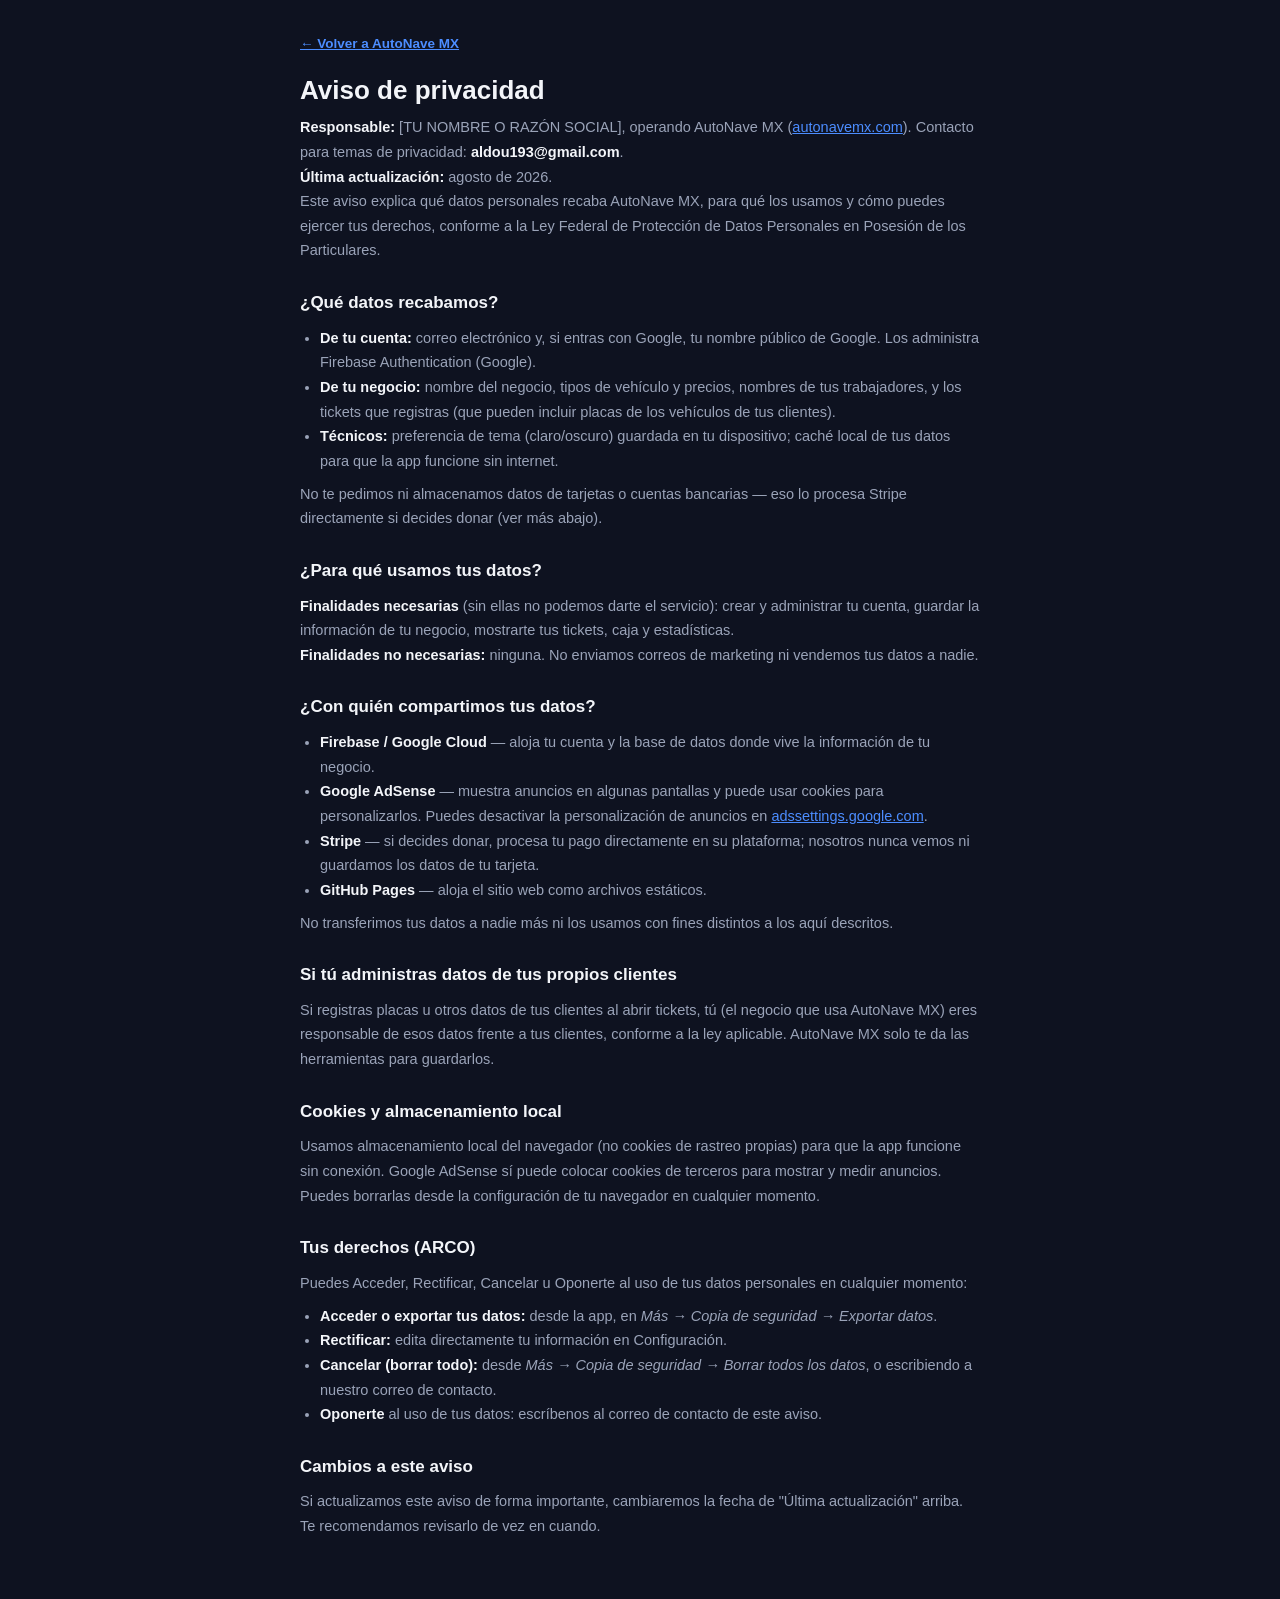
==== privacidad.html @ cc1f88b1 "Agrega aviso de privacidad y terminos de uso (LFPDPPP + requisito de AdSense) - privacidad.html: ide" ====
<!--
  Aviso de privacidad. Edítalo con tus datos reales antes de publicarlo:
  - Reemplaza [TU NOMBRE O RAZÓN SOCIAL] por tu nombre.
  - Revisa que el correo de contacto sea el que quieres usar.
  - Actualiza la fecha de "Última actualización" cada vez que cambies algo.
-->
<!doctype html>
<html lang="es">
<head>
<meta charset="UTF-8" />
<meta name="viewport" content="width=device-width, initial-scale=1" />
<title>Aviso de privacidad — AutoNave MX</title>
<meta name="robots" content="index, follow" />
<link rel="icon" type="image/png" sizes="192x192" href="icons/icon-192.png" />
<link rel="stylesheet" href="css/styles.css" />
<style>
  .legal{ max-width:720px; margin:0 auto; padding:32px 20px 60px; }
  .legal h1{ font-size:26px; font-weight:800; margin-bottom:6px; }
  .legal h2{ font-size:17px; font-weight:800; margin:28px 0 10px; }
  .legal p, .legal li{ font-size:14.5px; line-height:1.7; color:var(--text-dim); }
  .legal ul{ padding-left:20px; margin:8px 0; }
  .legal strong{ color:var(--text); }
  .legal a{ color:var(--accent); }
  .back-link{ display:inline-flex; align-items:center; gap:6px; margin-bottom:18px; font-weight:700; font-size:13.5px; }
</style>
</head>
<body>
<div class="legal">
  <a class="back-link" href="index.html">← Volver a AutoNave MX</a>
  <h1>Aviso de privacidad</h1>
  <p><strong>Responsable:</strong> [TU NOMBRE O RAZÓN SOCIAL], operando AutoNave MX (<a href="https://autonavemx.com">autonavemx.com</a>). Contacto para temas de privacidad: <strong>aldou193@gmail.com</strong>.</p>
  <p><strong>Última actualización:</strong> agosto de 2026.</p>

  <p>Este aviso explica qué datos personales recaba AutoNave MX, para qué los usamos y cómo puedes ejercer tus derechos, conforme a la Ley Federal de Protección de Datos Personales en Posesión de los Particulares.</p>

  <h2>¿Qué datos recabamos?</h2>
  <ul>
    <li><strong>De tu cuenta:</strong> correo electrónico y, si entras con Google, tu nombre público de Google. Los administra Firebase Authentication (Google).</li>
    <li><strong>De tu negocio:</strong> nombre del negocio, tipos de vehículo y precios, nombres de tus trabajadores, y los tickets que registras (que pueden incluir placas de los vehículos de tus clientes).</li>
    <li><strong>Técnicos:</strong> preferencia de tema (claro/oscuro) guardada en tu dispositivo; caché local de tus datos para que la app funcione sin internet.</li>
  </ul>
  <p>No te pedimos ni almacenamos datos de tarjetas o cuentas bancarias — eso lo procesa Stripe directamente si decides donar (ver más abajo).</p>

  <h2>¿Para qué usamos tus datos?</h2>
  <p><strong>Finalidades necesarias</strong> (sin ellas no podemos darte el servicio): crear y administrar tu cuenta, guardar la información de tu negocio, mostrarte tus tickets, caja y estadísticas.</p>
  <p><strong>Finalidades no necesarias:</strong> ninguna. No enviamos correos de marketing ni vendemos tus datos a nadie.</p>

  <h2>¿Con quién compartimos tus datos?</h2>
  <ul>
    <li><strong>Firebase / Google Cloud</strong> — aloja tu cuenta y la base de datos donde vive la información de tu negocio.</li>
    <li><strong>Google AdSense</strong> — muestra anuncios en algunas pantallas y puede usar cookies para personalizarlos. Puedes desactivar la personalización de anuncios en <a href="https://adssettings.google.com" target="_blank" rel="noopener">adssettings.google.com</a>.</li>
    <li><strong>Stripe</strong> — si decides donar, procesa tu pago directamente en su plataforma; nosotros nunca vemos ni guardamos los datos de tu tarjeta.</li>
    <li><strong>GitHub Pages</strong> — aloja el sitio web como archivos estáticos.</li>
  </ul>
  <p>No transferimos tus datos a nadie más ni los usamos con fines distintos a los aquí descritos.</p>

  <h2>Si tú administras datos de tus propios clientes</h2>
  <p>Si registras placas u otros datos de tus clientes al abrir tickets, tú (el negocio que usa AutoNave MX) eres responsable de esos datos frente a tus clientes, conforme a la ley aplicable. AutoNave MX solo te da las herramientas para guardarlos.</p>

  <h2>Cookies y almacenamiento local</h2>
  <p>Usamos almacenamiento local del navegador (no cookies de rastreo propias) para que la app funcione sin conexión. Google AdSense sí puede colocar cookies de terceros para mostrar y medir anuncios. Puedes borrarlas desde la configuración de tu navegador en cualquier momento.</p>

  <h2>Tus derechos (ARCO)</h2>
  <p>Puedes Acceder, Rectificar, Cancelar u Oponerte al uso de tus datos personales en cualquier momento:</p>
  <ul>
    <li><strong>Acceder o exportar tus datos:</strong> desde la app, en <em>Más → Copia de seguridad → Exportar datos</em>.</li>
    <li><strong>Rectificar:</strong> edita directamente tu información en Configuración.</li>
    <li><strong>Cancelar (borrar todo):</strong> desde <em>Más → Copia de seguridad → Borrar todos los datos</em>, o escribiendo a nuestro correo de contacto.</li>
    <li><strong>Oponerte</strong> al uso de tus datos: escríbenos al correo de contacto de este aviso.</li>
  </ul>

  <h2>Cambios a este aviso</h2>
  <p>Si actualizamos este aviso de forma importante, cambiaremos la fecha de "Última actualización" arriba. Te recomendamos revisarlo de vez en cuando.</p>
</div>
</body>
</html>
---- css/styles.css ----
/* =========================================================================
   AutoNave MX — sistema visual "Panel profesional"
   Oscuro y elegante por defecto (con modo claro disponible), tarjetas
   redondeadas, sombras suaves, un acento azul confiable. Tipografía y
   contraste pensados para que lo use cómodamente cualquier persona,
   de cualquier edad.
   ========================================================================= */

:root{
  --bg:#F5F7FB;
  --surface:#FFFFFF;
  --surface-2:#EEF1F8;
  --surface-3:#E4E8F2;
  --text:#161B29;
  --text-dim:#5B6479;
  --text-faint:#8A93A6;
  --border:#E3E7F0;

  --accent:#3D7AF5;
  --accent-2:#6D5CE0;
  --accent-ink:#FFFFFF;
  --accent-soft-bg:#E8EFFE;

  --teal:#0D9488;
  --teal-bg:#E1F6F3;
  --green:#16A34A;
  --green-bg:#E7F7ED;
  --red:#DC3D3D;
  --red-bg:#FCEAEA;
  --amber:#C9820A;
  --amber-bg:#FDF3E0;

  --radius-lg:24px;
  --radius:18px;
  --radius-sm:14px;
  --nav-h:78px;

  --shadow-sm: 0 1px 3px rgba(23,32,60,.06), 0 1px 2px rgba(23,32,60,.06);
  --shadow-md: 0 10px 24px -8px rgba(23,32,60,.16);
  --shadow-lg: 0 18px 40px -12px rgba(23,32,60,.22);
  --shadow-accent: 0 10px 22px -6px rgba(61,122,245,.38);

  --safe-b: env(safe-area-inset-bottom, 0px);
  --safe-t: env(safe-area-inset-top, 0px);
  color-scheme: light;
}

@media (prefers-color-scheme: dark){
  :root:not([data-theme="light"]){ --_dark:1; }
}

/* La app se ve oscura por defecto salvo que el sistema pida claro
   explícitamente y el usuario no haya forzado un tema. */
:root:not([data-theme="light"]){
  --bg:#0E1220;
  --surface:#171C2C;
  --surface-2:#1E2436;
  --surface-3:#262D42;
  --text:#F3F5F9;
  --text-dim:#9AA3B8;
  --text-faint:#6B7488;
  --border:#262D42;

  --accent:#4C8DFF;
  --accent-2:#8B7CFF;
  --accent-ink:#0B1226;
  --accent-soft-bg:#182642;

  --teal:#2DD4BF;
  --teal-bg:#0F2B29;
  --green:#34D399;
  --green-bg:#0F2A22;
  --red:#F87171;
  --red-bg:#331616;
  --amber:#FBBF24;
  --amber-bg:#332707;

  --shadow-sm: 0 1px 3px rgba(0,0,0,.3);
  --shadow-md: 0 10px 26px -8px rgba(0,0,0,.5);
  --shadow-lg: 0 20px 44px -14px rgba(0,0,0,.55);
  --shadow-accent: 0 12px 26px -6px rgba(76,141,255,.35);
  color-scheme: dark;
}

:root[data-theme="dark"]{
  --bg:#0E1220;
  --surface:#171C2C;
  --surface-2:#1E2436;
  --surface-3:#262D42;
  --text:#F3F5F9;
  --text-dim:#9AA3B8;
  --text-faint:#6B7488;
  --border:#262D42;

  --accent:#4C8DFF;
  --accent-2:#8B7CFF;
  --accent-ink:#0B1226;
  --accent-soft-bg:#182642;

  --teal:#2DD4BF;
  --teal-bg:#0F2B29;
  --green:#34D399;
  --green-bg:#0F2A22;
  --red:#F87171;
  --red-bg:#331616;
  --amber:#FBBF24;
  --amber-bg:#332707;

  --shadow-sm: 0 1px 3px rgba(0,0,0,.3);
  --shadow-md: 0 10px 26px -8px rgba(0,0,0,.5);
  --shadow-lg: 0 20px 44px -14px rgba(0,0,0,.55);
  --shadow-accent: 0 12px 26px -6px rgba(76,141,255,.35);
  color-scheme: dark;
}

*{box-sizing:border-box;}
html,body{height:100%;}
body{
  margin:0;
  background:var(--bg);
  color:var(--text);
  font-family: -apple-system, BlinkMacSystemFont, "Segoe UI", Roboto, Helvetica, Arial, sans-serif;
  -webkit-tap-highlight-color: transparent;
  overscroll-behavior-y: none;
  font-size:15px;
  line-height:1.45;
}
button,input,select,textarea{font-family:inherit; color:inherit;}
a{color:var(--accent);}
h1,h2,h3,h4,p{margin:0;}
button{cursor:pointer; border:none; background:none;}

input,select,textarea{
  background:var(--surface-2);
  border:1.5px solid var(--border);
  border-radius:var(--radius-sm);
  padding:13px 15px;
  font-size:16px;
  font-weight:500;
  color:var(--text);
  width:100%;
  outline:none;
}
input:focus,select:focus,textarea:focus{ border-color:var(--accent); box-shadow:0 0 0 3px var(--accent-soft-bg); }
input::placeholder{color:var(--text-faint); font-weight:400;}
label{display:block; font-size:13px; color:var(--text-dim); margin-bottom:7px; font-weight:700;}
.field{margin-bottom:15px;}

/* ---------- botones ---------- */
.btn{
  display:inline-flex; align-items:center; justify-content:center; gap:8px;
  padding:14px 18px; border-radius:var(--radius-sm); font-weight:700; font-size:15.5px;
  width:100%; border:1.5px solid transparent;
  transition: transform .1s ease, box-shadow .15s ease, opacity .15s ease;
}
.btn:active{ transform:scale(.97); }
.btn-primary{ background:var(--accent); color:var(--accent-ink); box-shadow:var(--shadow-accent); }
.btn-success{ background:var(--green); color:#06281A; }
.btn-danger{ background:var(--red); color:#fff; }
.btn-outline{ background:var(--surface); color:var(--text); border-color:var(--border); }
.btn-ghost{ background:transparent; color:var(--text-dim); }
.btn-ghost:active{ transform:none; opacity:.7; }
.btn-sm{ padding:10px 14px; font-size:13.5px; width:auto; }
.btn:disabled{ opacity:.45; pointer-events:none; }
.btn-google{
  display:flex; align-items:center; justify-content:center; gap:10px;
  background:var(--surface); color:var(--text); border:1.5px solid var(--border);
  border-radius:var(--radius-sm); padding:13px; font-weight:700; font-size:14.5px; width:100%;
}
.btn-google:active{ transform:scale(.97); }

#app{ min-height:100%; padding-bottom: calc(var(--nav-h) + var(--safe-b) + 18px); }

/* ---------- topbar ---------- */
.topbar{
  position:sticky; top:0; z-index:20;
  background:var(--bg);
  padding: calc(14px + var(--safe-t)) 18px 14px;
  display:flex; align-items:center; gap:12px;
}
.topbar h1{ font-size:19px; font-weight:800; letter-spacing:-.01em; }
.topbar .back{
  width:38px; height:38px; border-radius:50%; background:var(--surface); box-shadow:var(--shadow-sm);
  display:flex; align-items:center; justify-content:center; font-size:16px; flex-shrink:0;
}
.topbar .spacer{flex:1;}
.topbar .action{
  width:38px; height:38px; border-radius:50%; background:var(--surface); box-shadow:var(--shadow-sm);
  display:flex; align-items:center; justify-content:center; font-size:15px; position:relative;
}

.view{padding:0 18px 18px; max-width:640px; margin:0 auto;}

/* ---------- encabezado de saludo (home) ---------- */
.greeting-header{ display:flex; align-items:center; gap:12px; padding:calc(14px + var(--safe-t)) 18px 6px; }
.greeting-avatar{
  width:48px; height:48px; border-radius:50%; flex-shrink:0;
  background:linear-gradient(150deg, var(--accent), var(--accent-2));
  display:flex; align-items:center; justify-content:center; color:#fff; font-weight:800; font-size:17px;
  box-shadow:var(--shadow-accent);
}
.greeting-text{ flex:1; min-width:0; }
.greeting-hello{ font-size:12.5px; color:var(--text-dim); font-weight:700; }
.greeting-name{ font-size:17px; font-weight:800; letter-spacing:-.01em; white-space:nowrap; overflow:hidden; text-overflow:ellipsis; }
.greeting-bell{
  width:42px; height:42px; border-radius:50%; background:var(--surface); box-shadow:var(--shadow-sm);
  display:flex; align-items:center; justify-content:center; font-size:17px; flex-shrink:0; position:relative;
}
.greeting-bell .dot{ position:absolute; top:9px; right:10px; width:8px; height:8px; border-radius:50%; background:var(--red); border:2px solid var(--bg); }

.search-bar{
  display:flex; align-items:center; gap:10px; background:var(--surface); box-shadow:var(--shadow-sm);
  border-radius:999px; padding:13px 18px; margin:14px 18px 4px;
}
.search-bar input{background:none; border:none; padding:0; width:100%; font-size:15px;}
.search-bar .ic{ font-size:16px; color:var(--text-faint); }

/* ---------- carrusel horizontal ---------- */
.hscroll{
  display:flex; gap:12px; overflow-x:auto; padding:2px 18px 10px; margin:0 -18px;
  scroll-snap-type:x proximity; -webkit-overflow-scrolling:touch;
}
.hscroll::-webkit-scrollbar{display:none;}
.hscroll > *{ scroll-snap-align:start; flex-shrink:0; }

.appt-card{
  width:250px; background:var(--surface); border-radius:var(--radius-lg); padding:16px;
  box-shadow:var(--shadow-md); text-align:left; display:flex; flex-direction:column; gap:10px;
}
.appt-card .top-row{ display:flex; align-items:center; gap:10px; }
.appt-avatar{
  width:44px; height:44px; border-radius:50%; flex-shrink:0; background:var(--accent-soft-bg);
  display:flex; align-items:center; justify-content:center; font-size:20px;
}
.appt-card .who{ flex:1; min-width:0; }
.appt-card .who .name{ font-weight:800; font-size:14.5px; white-space:nowrap; overflow:hidden; text-overflow:ellipsis; }
.appt-card .who .sub{ font-size:12px; color:var(--text-dim); font-weight:600; }
.appt-card .meta-row{ display:flex; align-items:center; justify-content:space-between; padding-top:10px; border-top:1px solid var(--border); }
.appt-card .amount{ font-weight:800; font-size:16px; font-variant-numeric:tabular-nums; }

.empty-carousel{
  width:250px; border:1.5px dashed var(--border); border-radius:var(--radius-lg); padding:20px;
  display:flex; flex-direction:column; align-items:center; justify-content:center; gap:8px; text-align:center; color:var(--text-dim);
}
.empty-carousel .e{ font-size:26px; }
.empty-carousel .btn{ margin-top:4px; }

/* ---------- chips rápidos de tipo de vehículo (scroll horizontal) ------- */
.quick-row{ display:flex; gap:10px; overflow-x:auto; padding:2px 18px 6px; margin:0 -18px; -webkit-overflow-scrolling:touch; }
.quick-row::-webkit-scrollbar{display:none;}
.quick-chip{
  flex-shrink:0; display:flex; flex-direction:column; align-items:center; gap:6px;
  width:76px; padding:12px 6px; border-radius:var(--radius); background:var(--surface); box-shadow:var(--shadow-sm);
}
.quick-chip .e{
  width:42px; height:42px; border-radius:50%; background:var(--accent-soft-bg); display:flex; align-items:center; justify-content:center; font-size:19px;
}
.quick-chip .t{ font-size:11px; font-weight:700; color:var(--text-dim); text-align:center; line-height:1.25; }
.quick-chip:active{ transform:scale(.96); }

/* ---------- hero (resumen del día) ---------- */
.hero{
  border-radius: var(--radius-lg);
  background: linear-gradient(135deg, var(--accent), var(--accent-2));
  padding:22px 22px; color:#fff; margin-bottom:16px;
  box-shadow: var(--shadow-accent);
}
.hero .label{ font-size:12.5px; text-transform:uppercase; letter-spacing:.07em; font-weight:700; opacity:.85; }
.hero .amount{ font-size:34px; font-weight:800; margin-top:4px; letter-spacing:-.02em; font-variant-numeric:tabular-nums; }
.hero .sub{ font-size:13px; font-weight:600; margin-top:8px; opacity:.85; }

.grid-2{display:grid; grid-template-columns:1fr 1fr; gap:12px;}
.grid-3{display:grid; grid-template-columns:repeat(3,1fr); gap:10px;}

.card{
  background:var(--surface); border-radius:var(--radius-lg); box-shadow:var(--shadow-sm);
  padding:18px; margin-bottom:14px;
}
.card-tight{padding:13px 15px;}

.stat-card{
  background:var(--surface); border-radius:var(--radius); padding:15px; box-shadow:var(--shadow-sm);
  border-left:4px solid var(--accent);
}
.stat-card .icon{ font-size:19px; }
.stat-card .label{font-size:12px; color:var(--text-dim); margin-top:7px; font-weight:600;}
.stat-card .value{font-size:19px; font-weight:800; margin-top:2px; font-variant-numeric:tabular-nums;}
.stat-card.blue{ border-left-color:var(--teal); }
.stat-card.green{ border-left-color:var(--green); }
.stat-card.purple{ border-left-color:var(--accent-2); }
.stat-card.orange{ border-left-color:var(--amber); }

.section-title{
  font-size:13.5px; font-weight:800; color:var(--text);
  margin:24px 0 12px; display:flex; align-items:center; justify-content:space-between; gap:8px;
}
.section-title .see-all{ font-size:12.5px; font-weight:700; color:var(--accent); }
.section-title:first-child{margin-top:0;}

.list{display:flex; flex-direction:column; gap:10px;}
.row{display:flex; align-items:center; justify-content:space-between; gap:10px;}
.row + .row{margin-top:8px;}
.divider{height:1px; background:var(--border); margin:12px 0;}

/* ---------- fila de ticket (lista vertical: Historial, activos, etc.) --- */
.ticket-card{
  border-radius:var(--radius-lg);
  background:var(--surface);
  box-shadow:var(--shadow-sm);
  display:flex; align-items:center; gap:13px; padding:13px 15px;
  width:100%; text-align:left;
}
button.ticket-card:active{ transform:scale(.985); }
.ticket-card.status-closed{ opacity:.86; }

.ticket-stub{
  flex-shrink:0; width:46px; height:46px; border-radius:50%;
  background:var(--accent-soft-bg); display:flex; align-items:center; justify-content:center;
}
.ticket-emoji{font-size:21px;}
.ticket-perf{ display:none; }
.ticket-body{ flex:1; min-width:0; display:flex; flex-direction:column; gap:2px; }
.ticket-id{ font-weight:800; font-size:14.5px; }
.ticket-meta{ font-size:12.5px; color:var(--text-dim); font-weight:600; }
.ticket-side{ flex-shrink:0; display:flex; flex-direction:column; align-items:flex-end; gap:6px; }
.ticket-amount{ font-weight:800; font-variant-numeric:tabular-nums; font-size:14.5px; }

.stamp{
  display:inline-block; padding:4px 10px; border-radius:999px;
  font-size:10.5px; font-weight:800; letter-spacing:.02em; white-space:nowrap;
}
.stamp-open{ background:var(--amber-bg); color:var(--amber); }
.stamp-closed{ background:var(--green-bg); color:var(--green); }

.badge{display:inline-flex; align-items:center; padding:5px 12px; border-radius:999px; font-size:11.5px; font-weight:800;}
.badge.open{background:var(--amber-bg); color:var(--amber);}
.badge.closed{background:var(--green-bg); color:var(--green);}

.empty{ text-align:center; padding:44px 20px; color:var(--text-dim); }
.empty .big-emoji{font-size:44px; margin-bottom:10px;}
.empty h3{color:var(--text); margin-bottom:6px; font-size:16px; font-weight:800;}
.empty p{font-size:14px; line-height:1.5;}

/* ---------- navegación inferior: barra flotante con píldora activa ------ */
.bottom-nav{
  position:fixed; left:14px; right:14px; bottom: calc(12px + var(--safe-b)); z-index:30;
  background:var(--surface); border-radius:26px; box-shadow:var(--shadow-lg);
  display:flex; align-items:center; padding:8px; height:calc(var(--nav-h) - 12px);
}
.bottom-nav button{
  flex:1; height:100%; display:flex; flex-direction:column; align-items:center; justify-content:center; gap:3px;
  font-size:11px; font-weight:700; color:var(--text-faint); border-radius:18px;
  transition: background .15s ease, color .15s ease, transform .1s ease;
}
.bottom-nav button .ic{ font-size:19px; line-height:1; }
.bottom-nav button .nav-label{ letter-spacing:.01em; }
.bottom-nav button.active{
  background:var(--accent-soft-bg); color:var(--accent);
}
.bottom-nav button:active{ transform:scale(.94); }

.fab{
  position:fixed; right:20px; bottom: calc(var(--nav-h) + var(--safe-b) + 16px); z-index:25;
  width:60px; height:60px; border-radius:50%;
  background:linear-gradient(150deg, var(--accent), var(--accent-2)); color:#fff;
  font-size:28px; font-weight:700; display:flex; align-items:center; justify-content:center;
  box-shadow: var(--shadow-accent);
  transition: transform .12s ease;
}
.fab:active{ transform:scale(.92); }

/* ---------- sheets (modales inferiores) ---------- */
.sheet-overlay{
  position:fixed; inset:0; background:rgba(8,10,20,.55); z-index:50;
  display:flex; align-items:flex-end; justify-content:center;
  animation: fadeIn .15s ease;
}
.sheet{
  position:relative;
  background:var(--bg); width:100%; max-width:640px; max-height:92vh; overflow-y:auto;
  border-radius:28px 28px 0 0;
  padding-bottom: calc(20px + var(--safe-b));
  animation: slideUp .2s ease;
  box-shadow:0 -10px 40px rgba(0,0,0,.3);
}
.sheet-header{
  position:sticky; top:0; background:var(--bg); z-index:2;
  display:flex; align-items:center; justify-content:space-between;
  padding:18px; border-bottom:1px solid var(--border);
}
.sheet-header h2{font-size:16.5px; font-weight:800;}
.sheet-header .close{width:34px; height:34px; border-radius:50%; background:var(--surface); display:flex; align-items:center; justify-content:center;}
.sheet-body{padding:18px;}

@keyframes fadeIn{from{opacity:0} to{opacity:1}}
@keyframes slideUp{from{transform:translateY(24px); opacity:.6} to{transform:translateY(0); opacity:1}}

.chip-grid{display:grid; grid-template-columns:repeat(3,1fr); gap:10px;}
.chip{
  display:flex; flex-direction:column; align-items:center; gap:5px; padding:13px 6px;
  border-radius:var(--radius); border:1.5px solid var(--border); background:var(--surface);
  font-size:12.5px; font-weight:700; text-align:center;
}
.chip:active{ transform:scale(.96); }
.chip .e{ font-size:21px; }
.chip.selected{ background:var(--accent-soft-bg); border-color:var(--accent); color:var(--accent); }

.pill-row{display:flex; gap:8px; flex-wrap:wrap;}
.pill{
  padding:10px 16px; border-radius:999px; border:1.5px solid var(--border); background:var(--surface);
  font-size:13.5px; font-weight:700;
}
.pill:active{ transform:scale(.96); }
.pill.selected{ background:var(--accent); border-color:var(--accent); color:var(--accent-ink); }

.addon-row{
  display:flex; align-items:center; gap:11px; padding:12px 13px; border-radius:var(--radius-sm);
  border:1.5px solid var(--border); background:var(--surface); margin-bottom:8px;
}
.addon-row.on{ border-color:var(--accent); background:var(--accent-soft-bg); }
.addon-row .check{width:21px; height:21px; border-radius:7px; border:1.5px solid var(--text-faint); flex-shrink:0; display:flex; align-items:center; justify-content:center; font-size:13px; background:var(--surface);}
.addon-row.on .check{background:var(--accent); border-color:var(--accent); color:#fff;}
.addon-row .name{flex:1; font-weight:700; font-size:14.5px;}
.addon-row input{width:82px; text-align:right; padding:9px 10px;}

.totals-box{ background:var(--surface-2); border-radius:var(--radius); padding:16px; margin:16px 0; }
.totals-box .row{font-size:14px; color:var(--text-dim); font-weight:600;}
.totals-box .row.total{font-size:19px; font-weight:800; color:var(--text); margin-top:10px; padding-top:12px; border-top:1px solid var(--border);}

.menu-grid{display:grid; grid-template-columns:1fr 1fr; gap:12px;}
.menu-tile{
  background:var(--surface); border-radius:var(--radius-lg); box-shadow:var(--shadow-sm);
  padding:18px 16px; display:flex; flex-direction:column; gap:9px; align-items:flex-start;
}
.menu-tile:active{ transform:scale(.97); }
.menu-tile .e{
  font-size:19px; width:40px; height:40px; border-radius:12px; background:var(--accent-soft-bg);
  display:flex; align-items:center; justify-content:center;
}
.menu-tile .t{font-weight:800; font-size:14.5px;}
.menu-tile .d{font-size:12px; color:var(--text-dim); line-height:1.4; font-weight:500;}

.toast-wrap{position:fixed; top:calc(12px + var(--safe-t)); left:0; right:0; z-index:100; display:flex; flex-direction:column; align-items:center; gap:8px; pointer-events:none;}
.toast{ background:var(--text); color:var(--bg); padding:11px 18px; border-radius:999px; font-size:13.5px; font-weight:700; box-shadow:var(--shadow-lg); max-width:88%; }
.toast.success{ background:var(--green); color:#06281A; }
.toast.error{ background:var(--red); color:#fff; }

.editable-list-item{display:flex; align-items:center; gap:11px; padding:12px 13px; background:var(--surface); box-shadow:var(--shadow-sm); border-radius:var(--radius-sm); margin-bottom:9px;}
.editable-list-item .e{font-size:20px; width:28px; text-align:center;}
.editable-list-item .name{flex:1; font-weight:700; font-size:14.5px;}
.editable-list-item input[type=number]{width:82px; text-align:right;}
.editable-list-item .del{color:var(--red); font-size:18px; padding:5px;}

.switch{position:relative; width:48px; height:28px; background:var(--surface-3); border-radius:999px; flex-shrink:0;}
.switch .knob{position:absolute; top:2px; left:2px; width:24px; height:24px; border-radius:50%; background:var(--surface); box-shadow:var(--shadow-sm); transition:.15s;}
.switch.on{background:var(--accent);}
.switch.on .knob{left:22px;}

.tabs{display:flex; gap:4px; background:var(--surface-2); padding:4px; border-radius:999px; margin-bottom:16px;}
.tabs button{flex:1; padding:10px; border-radius:999px; font-size:13px; font-weight:700; color:var(--text-dim);}
.tabs button.active{background:var(--accent); color:var(--accent-ink);}

.bars{display:flex; align-items:flex-end; gap:8px; height:110px; margin-top:6px;}
.bars .bar-wrap{flex:1; display:flex; flex-direction:column; align-items:center; gap:6px; height:100%; justify-content:flex-end;}
.bars .bar{width:100%; background:linear-gradient(180deg, var(--accent), var(--accent-2)); border-radius:7px 7px 3px 3px; min-height:3px;}
.bars .bar-label{font-size:10.5px; color:var(--text-faint); font-weight:700;}
.bars .bar-value{font-size:10.5px; color:var(--text-dim); font-weight:800;}

.ad-slot{
  margin:16px 0; padding:10px; border-radius:var(--radius-sm); border:1.5px dashed var(--border);
  text-align:center; color:var(--text-faint); font-size:11px; min-height:60px;
  display:flex; align-items:center; justify-content:center; overflow:hidden;
}

.install-banner{
  display:flex; align-items:center; gap:10px; background:var(--accent-soft-bg);
  border-radius:var(--radius); padding:13px 15px; margin-bottom:15px;
}
.install-banner .e{font-size:20px;}
.install-banner .t{flex:1; font-size:13.5px; font-weight:600;}

.subtext{font-size:13px; color:var(--text-dim); line-height:1.55; font-weight:500;}
.center{text-align:center;}
.mt8{margin-top:8px;} .mt12{margin-top:12px;} .mt16{margin-top:16px;} .mt20{margin-top:20px;}
.mb8{margin-bottom:8px;} .mb12{margin-bottom:12px;} .mb16{margin-bottom:16px;}
.flex{display:flex;} .gap8{gap:8px;} .gap10{gap:10px;} .gap12{gap:12px;}
.wfull{width:100%;}

/* ---------- login / onboarding / pantallas de estado ---------- */
.auth-screen{
  min-height:100vh; padding: calc(40px + var(--safe-t)) 20px 40px; display:flex; justify-content:center;
}
.auth-wrap{ width:100%; max-width:420px; text-align:center; }
.brand-mark{
  width:80px; height:80px; margin:0 auto 16px; border-radius:24px;
  background:linear-gradient(150deg, var(--accent), var(--accent-2));
  display:flex; align-items:center; justify-content:center; font-size:36px;
  box-shadow:var(--shadow-accent);
}
.loader-mark{ font-size:40px; animation: bob 1.1s ease-in-out infinite; margin-top:120px; }
@keyframes bob{ 0%,100%{ transform:translateY(0); } 50%{ transform:translateY(-10px); } }
.auth-title{ font-size:24px; font-weight:800; letter-spacing:-.01em; margin-top:4px; }
.auth-tagline{ font-size:14px; color:var(--text-dim); font-weight:500; margin-top:9px; line-height:1.55; }
.auth-card{ text-align:left; margin-top:24px; padding:22px; display:block; }
.auth-divider{ display:flex; align-items:center; gap:10px; margin:18px 0; color:var(--text-faint); font-size:12.5px; font-weight:600; }
.auth-divider::before,.auth-divider::after{ content:''; flex:1; height:1px; background:var(--border); }

/* ---------- cuenta (Más) ---------- */
.account-strip{
  display:flex; align-items:center; gap:13px; background:var(--surface); box-shadow:var(--shadow-sm);
  border-radius:var(--radius-lg); padding:14px 16px; margin-bottom:20px;
}
.account-avatar{
  width:46px; height:46px; border-radius:50%;
  background:linear-gradient(150deg, var(--accent), var(--accent-2));
  display:flex; align-items:center; justify-content:center; font-weight:800; font-size:17px; flex-shrink:0; color:#fff;
}
.account-name{ font-weight:800; font-size:14.5px; white-space:nowrap; overflow:hidden; text-overflow:ellipsis; }
.account-email{ font-size:12.5px; color:var(--text-dim); font-weight:500; white-space:nowrap; overflow:hidden; text-overflow:ellipsis; }

.search-bar-inline{display:flex; align-items:center; gap:8px; background:var(--surface-2); border-radius:999px; padding:11px 16px; margin-bottom:15px;}
.search-bar-inline input{background:none; border:none; padding:0; width:100%;}

::-webkit-scrollbar{width:0; height:0;}
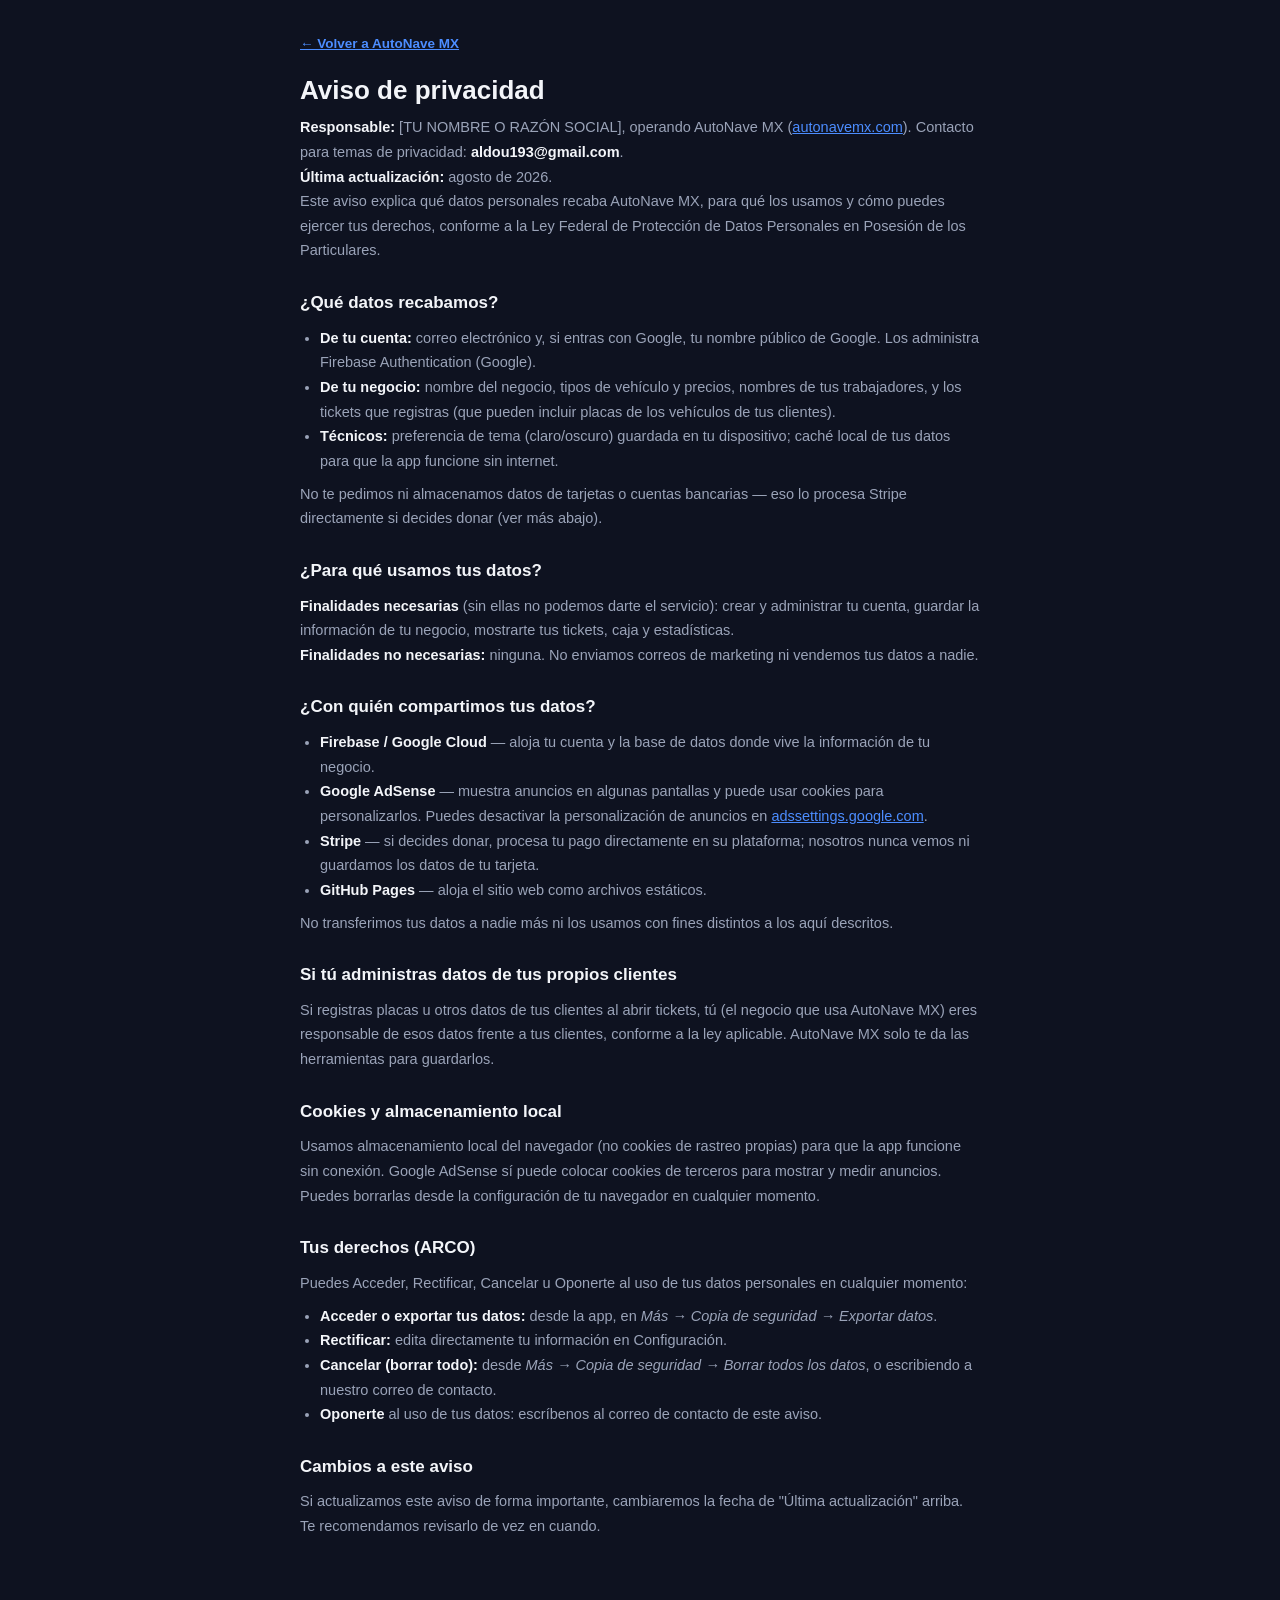
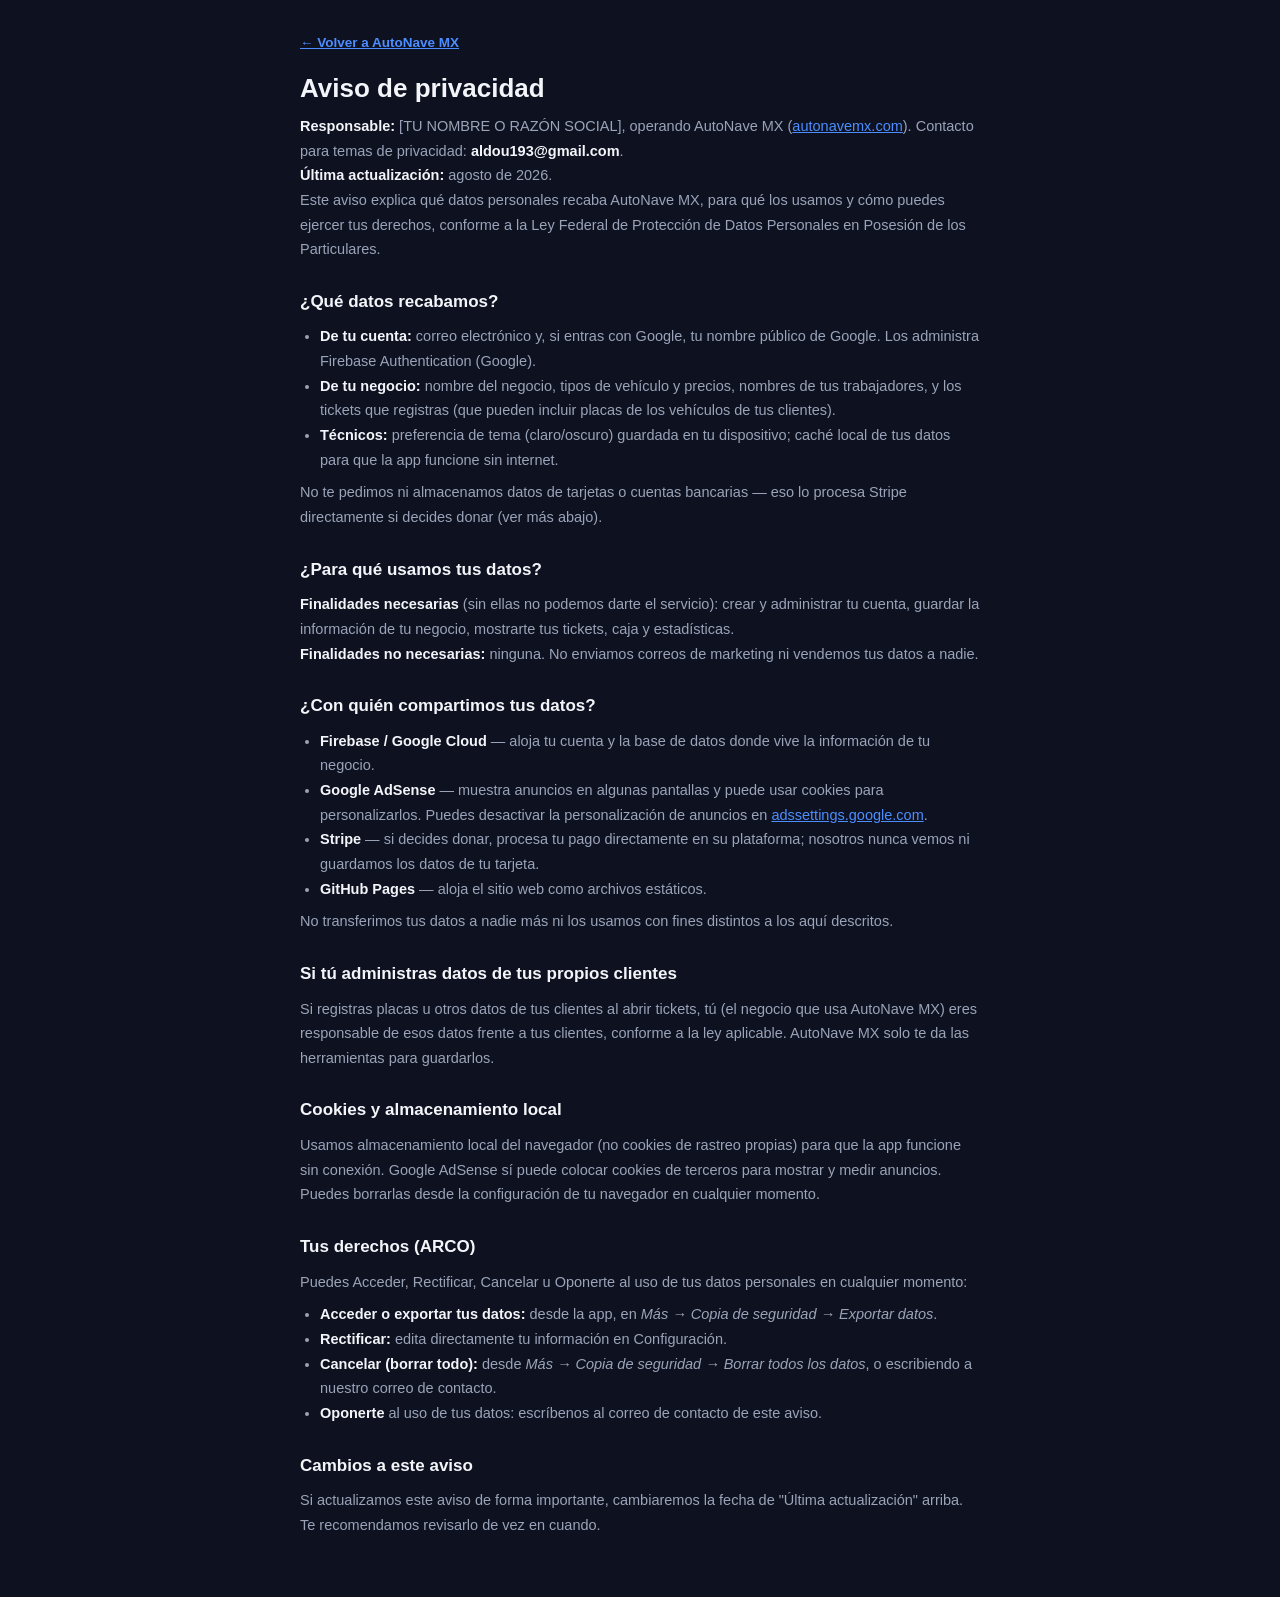
==== commit 2c65b41a: "Add Google Ads script and update privacy notice" ====
--- a/privacidad.html
+++ b/privacidad.html
@@ -1,3 +1,80 @@
+<!--
+  Aviso de privacidad. Edítalo con tus datos reales antes de publicarlo:
+  - Reemplaza [TU NOMBRE O RAZÓN SOCIAL] por tu nombre.
+  - Revisa que el correo de contacto sea el que quieres usar.
+  - Actualiza la fecha de "Última actualización" cada vez que cambies algo.
+-->
+<!doctype html>
+<html lang="es">
+<head>
+<meta charset="UTF-8" />
+<meta name="viewport" content="width=device-width, initial-scale=1" />
+<title>Aviso de privacidad — AutoNave MX</title>
+<meta name="robots" content="index, follow" />
+<link rel="icon" type="image/png" sizes="192x192" href="icons/icon-192.png" />
+<link rel="stylesheet" href="css/styles.css" />
+<script async src="https://pagead2.googlesyndication.com/pagead/js/adsbygoogle.js?client=ca-pub-4998727818500192" crossorigin="anonymous"></script>
+<style>
+  .legal{ max-width:720px; margin:0 auto; padding:32px 20px 60px; }
+  .legal h1{ font-size:26px; font-weight:800; margin-bottom:6px; }
+  .legal h2{ font-size:17px; font-weight:800; margin:28px 0 10px; }
+  .legal p, .legal li{ font-size:14.5px; line-height:1.7; color:var(--text-dim); }
+  .legal ul{ padding-left:20px; margin:8px 0; }
+  .legal strong{ color:var(--text); }
+  .legal a{ color:var(--accent); }
+  .back-link{ display:inline-flex; align-items:center; gap:6px; margin-bottom:18px; font-weight:700; font-size:13.5px; }
+</style>
+</head>
+<body>
+<div class="legal">
+  <a class="back-link" href="index.html">← Volver a AutoNave MX</a>
+  <h1>Aviso de privacidad</h1>
+  <p><strong>Responsable:</strong> [TU NOMBRE O RAZÓN SOCIAL], operando AutoNave MX (<a href="https://autonavemx.com">autonavemx.com</a>). Contacto para temas de privacidad: <strong>aldou193@gmail.com</strong>.</p>
+  <p><strong>Última actualización:</strong> agosto de 2026.</p>
+
+  <p>Este aviso explica qué datos personales recaba AutoNave MX, para qué los usamos y cómo puedes ejercer tus derechos, conforme a la Ley Federal de Protección de Datos Personales en Posesión de los Particulares.</p>
+
+  <h2>¿Qué datos recabamos?</h2>
+  <ul>
+    <li><strong>De tu cuenta:</strong> correo electrónico y, si entras con Google, tu nombre público de Google. Los administra Firebase Authentication (Google).</li>
+    <li><strong>De tu negocio:</strong> nombre del negocio, tipos de vehículo y precios, nombres de tus trabajadores, y los tickets que registras (que pueden incluir placas de los vehículos de tus clientes).</li>
+    <li><strong>Técnicos:</strong> preferencia de tema (claro/oscuro) guardada en tu dispositivo; caché local de tus datos para que la app funcione sin internet.</li>
+  </ul>
+  <p>No te pedimos ni almacenamos datos de tarjetas o cuentas bancarias — eso lo procesa Stripe directamente si decides donar (ver más abajo).</p>
+
+  <h2>¿Para qué usamos tus datos?</h2>
+  <p><strong>Finalidades necesarias</strong> (sin ellas no podemos darte el servicio): crear y administrar tu cuenta, guardar la información de tu negocio, mostrarte tus tickets, caja y estadísticas.</p>
+  <p><strong>Finalidades no necesarias:</strong> ninguna. No enviamos correos de marketing ni vendemos tus datos a nadie.</p>
+
+  <h2>¿Con quién compartimos tus datos?</h2>
+  <ul>
+    <li><strong>Firebase / Google Cloud</strong> — aloja tu cuenta y la base de datos donde vive la información de tu negocio.</li>
+    <li><strong>Google AdSense</strong> — muestra anuncios en algunas pantallas y puede usar cookies para personalizarlos. Puedes desactivar la personalización de anuncios en <a href="https://adssettings.google.com" target="_blank" rel="noopener">adssettings.google.com</a>.</li>
+    <li><strong>Stripe</strong> — si decides donar, procesa tu pago directamente en su plataforma; nosotros nunca vemos ni guardamos los datos de tu tarjeta.</li>
+    <li><strong>GitHub Pages</strong> — aloja el sitio web como archivos estáticos.</li>
+  </ul>
+  <p>No transferimos tus datos a nadie más ni los usamos con fines distintos a los aquí descritos.</p>
+
+  <h2>Si tú administras datos de tus propios clientes</h2>
+  <p>Si registras placas u otros datos de tus clientes al abrir tickets, tú (el negocio que usa AutoNave MX) eres responsable de esos datos frente a tus clientes, conforme a la ley aplicable. AutoNave MX solo te da las herramientas para guardarlos.</p>
+
+  <h2>Cookies y almacenamiento local</h2>
+  <p>Usamos almacenamiento local del navegador (no cookies de rastreo propias) para que la app funcione sin conexión. Google AdSense sí puede colocar cookies de terceros para mostrar y medir anuncios. Puedes borrarlas desde la configuración de tu navegador en cualquier momento.</p>
+
+  <h2>Tus derechos (ARCO)</h2>
+  <p>Puedes Acceder, Rectificar, Cancelar u Oponerte al uso de tus datos personales en cualquier momento:</p>
+  <ul>
+    <li><strong>Acceder o exportar tus datos:</strong> desde la app, en <em>Más → Copia de seguridad → Exportar datos</em>.</li>
+    <li><strong>Rectificar:</strong> edita directamente tu información en Configuración.</li>
+    <li><strong>Cancelar (borrar todo):</strong> desde <em>Más → Copia de seguridad → Borrar todos los datos</em>, o escribiendo a nuestro correo de contacto.</li>
+    <li><strong>Oponerte</strong> al uso de tus datos: escríbenos al correo de contacto de este aviso.</li>
+  </ul>
+
+  <h2>Cambios a este aviso</h2>
+  <p>Si actualizamos este aviso de forma importante, cambiaremos la fecha de "Última actualización" arriba. Te recomendamos revisarlo de vez en cuando.</p>
+</div>
+</body>
+</html>
 <!--
   Aviso de privacidad. Edítalo con tus datos reales antes de publicarlo:
   - Reemplaza [TU NOMBRE O RAZÓN SOCIAL] por tu nombre.
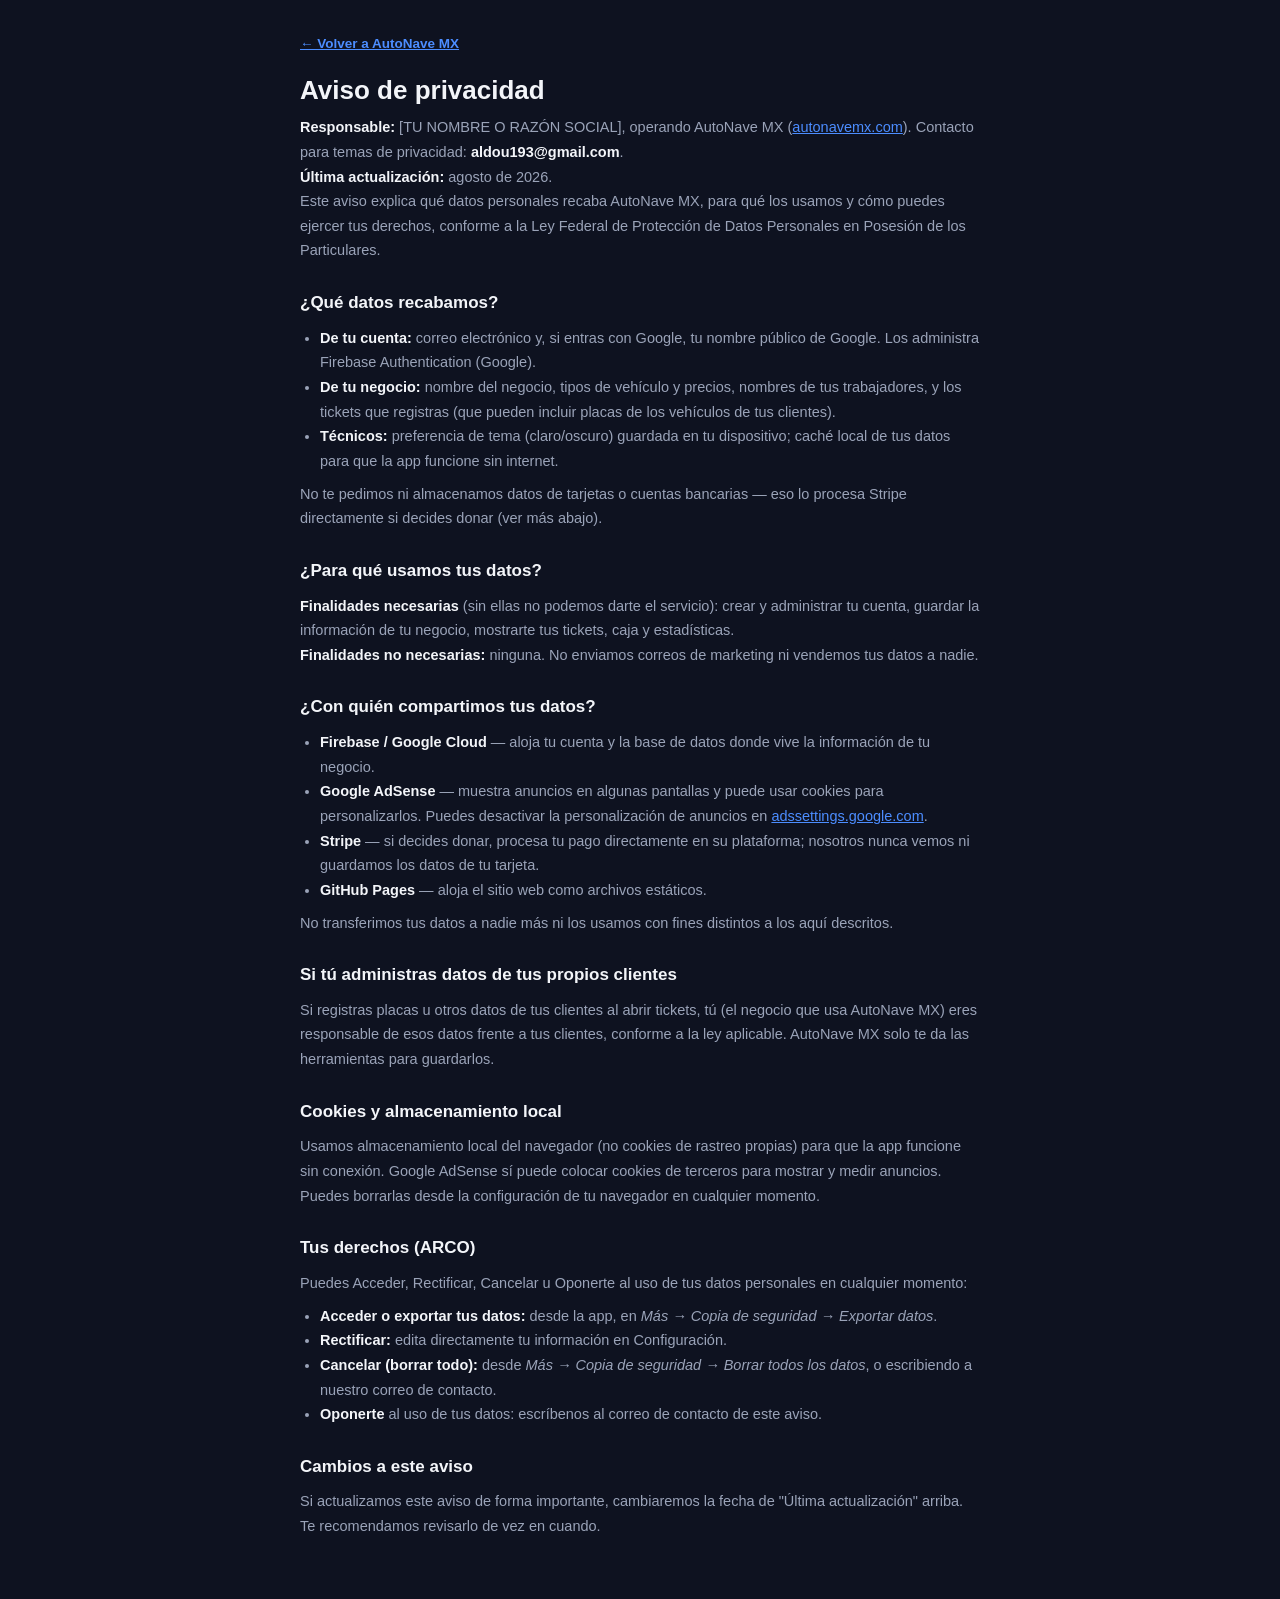
==== commit 8fd66007: "Mejora login (verificacion, anti-bots, ver contrasena), gastos, asistencia y anuncios - Login: verif" ====
--- a/privacidad.html
+++ b/privacidad.html
@@ -75,79 +75,3 @@
 </div>
 </body>
 </html>
-<!--
-  Aviso de privacidad. Edítalo con tus datos reales antes de publicarlo:
-  - Reemplaza [TU NOMBRE O RAZÓN SOCIAL] por tu nombre.
-  - Revisa que el correo de contacto sea el que quieres usar.
-  - Actualiza la fecha de "Última actualización" cada vez que cambies algo.
--->
-<!doctype html>
-<html lang="es">
-<head>
-<meta charset="UTF-8" />
-<meta name="viewport" content="width=device-width, initial-scale=1" />
-<title>Aviso de privacidad — AutoNave MX</title>
-<meta name="robots" content="index, follow" />
-<link rel="icon" type="image/png" sizes="192x192" href="icons/icon-192.png" />
-<link rel="stylesheet" href="css/styles.css" />
-<style>
-  .legal{ max-width:720px; margin:0 auto; padding:32px 20px 60px; }
-  .legal h1{ font-size:26px; font-weight:800; margin-bottom:6px; }
-  .legal h2{ font-size:17px; font-weight:800; margin:28px 0 10px; }
-  .legal p, .legal li{ font-size:14.5px; line-height:1.7; color:var(--text-dim); }
-  .legal ul{ padding-left:20px; margin:8px 0; }
-  .legal strong{ color:var(--text); }
-  .legal a{ color:var(--accent); }
-  .back-link{ display:inline-flex; align-items:center; gap:6px; margin-bottom:18px; font-weight:700; font-size:13.5px; }
-</style>
-</head>
-<body>
-<div class="legal">
-  <a class="back-link" href="index.html">← Volver a AutoNave MX</a>
-  <h1>Aviso de privacidad</h1>
-  <p><strong>Responsable:</strong> [TU NOMBRE O RAZÓN SOCIAL], operando AutoNave MX (<a href="https://autonavemx.com">autonavemx.com</a>). Contacto para temas de privacidad: <strong>aldou193@gmail.com</strong>.</p>
-  <p><strong>Última actualización:</strong> agosto de 2026.</p>
-
-  <p>Este aviso explica qué datos personales recaba AutoNave MX, para qué los usamos y cómo puedes ejercer tus derechos, conforme a la Ley Federal de Protección de Datos Personales en Posesión de los Particulares.</p>
-
-  <h2>¿Qué datos recabamos?</h2>
-  <ul>
-    <li><strong>De tu cuenta:</strong> correo electrónico y, si entras con Google, tu nombre público de Google. Los administra Firebase Authentication (Google).</li>
-    <li><strong>De tu negocio:</strong> nombre del negocio, tipos de vehículo y precios, nombres de tus trabajadores, y los tickets que registras (que pueden incluir placas de los vehículos de tus clientes).</li>
-    <li><strong>Técnicos:</strong> preferencia de tema (claro/oscuro) guardada en tu dispositivo; caché local de tus datos para que la app funcione sin internet.</li>
-  </ul>
-  <p>No te pedimos ni almacenamos datos de tarjetas o cuentas bancarias — eso lo procesa Stripe directamente si decides donar (ver más abajo).</p>
-
-  <h2>¿Para qué usamos tus datos?</h2>
-  <p><strong>Finalidades necesarias</strong> (sin ellas no podemos darte el servicio): crear y administrar tu cuenta, guardar la información de tu negocio, mostrarte tus tickets, caja y estadísticas.</p>
-  <p><strong>Finalidades no necesarias:</strong> ninguna. No enviamos correos de marketing ni vendemos tus datos a nadie.</p>
-
-  <h2>¿Con quién compartimos tus datos?</h2>
-  <ul>
-    <li><strong>Firebase / Google Cloud</strong> — aloja tu cuenta y la base de datos donde vive la información de tu negocio.</li>
-    <li><strong>Google AdSense</strong> — muestra anuncios en algunas pantallas y puede usar cookies para personalizarlos. Puedes desactivar la personalización de anuncios en <a href="https://adssettings.google.com" target="_blank" rel="noopener">adssettings.google.com</a>.</li>
-    <li><strong>Stripe</strong> — si decides donar, procesa tu pago directamente en su plataforma; nosotros nunca vemos ni guardamos los datos de tu tarjeta.</li>
-    <li><strong>GitHub Pages</strong> — aloja el sitio web como archivos estáticos.</li>
-  </ul>
-  <p>No transferimos tus datos a nadie más ni los usamos con fines distintos a los aquí descritos.</p>
-
-  <h2>Si tú administras datos de tus propios clientes</h2>
-  <p>Si registras placas u otros datos de tus clientes al abrir tickets, tú (el negocio que usa AutoNave MX) eres responsable de esos datos frente a tus clientes, conforme a la ley aplicable. AutoNave MX solo te da las herramientas para guardarlos.</p>
-
-  <h2>Cookies y almacenamiento local</h2>
-  <p>Usamos almacenamiento local del navegador (no cookies de rastreo propias) para que la app funcione sin conexión. Google AdSense sí puede colocar cookies de terceros para mostrar y medir anuncios. Puedes borrarlas desde la configuración de tu navegador en cualquier momento.</p>
-
-  <h2>Tus derechos (ARCO)</h2>
-  <p>Puedes Acceder, Rectificar, Cancelar u Oponerte al uso de tus datos personales en cualquier momento:</p>
-  <ul>
-    <li><strong>Acceder o exportar tus datos:</strong> desde la app, en <em>Más → Copia de seguridad → Exportar datos</em>.</li>
-    <li><strong>Rectificar:</strong> edita directamente tu información en Configuración.</li>
-    <li><strong>Cancelar (borrar todo):</strong> desde <em>Más → Copia de seguridad → Borrar todos los datos</em>, o escribiendo a nuestro correo de contacto.</li>
-    <li><strong>Oponerte</strong> al uso de tus datos: escríbenos al correo de contacto de este aviso.</li>
-  </ul>
-
-  <h2>Cambios a este aviso</h2>
-  <p>Si actualizamos este aviso de forma importante, cambiaremos la fecha de "Última actualización" arriba. Te recomendamos revisarlo de vez en cuando.</p>
-</div>
-</body>
-</html>
--- a/css/styles.css
+++ b/css/styles.css
@@ -369,6 +369,24 @@
 }
 .fab:active{ transform:scale(.92); }
 
+/* ---------- FAB expandible (varias acciones) ---------- */
+.fab-stack{
+  position:fixed; right:20px; bottom: calc(var(--nav-h) + var(--safe-b) + 16px); z-index:25;
+  width:60px; height:60px;
+}
+.fab-stack .fab{ position:absolute; right:0; bottom:0; }
+.fab-stack .fab-icon{ display:inline-block; transition:transform .15s ease; }
+.fab-stack.open .fab-icon{ transform:rotate(45deg); }
+.fab-mini{
+  position:absolute; right:2px; display:flex; align-items:center; gap:9px; white-space:nowrap;
+  background:var(--surface); color:var(--text); box-shadow:var(--shadow-md);
+  padding:11px 18px 11px 16px; border-radius:999px; font-weight:700; font-size:13.5px;
+  opacity:0; transform:translateY(10px); pointer-events:none; transition:opacity .15s ease, transform .15s ease;
+}
+.fab-mini:nth-of-type(1){ bottom:72px; }
+.fab-mini:nth-of-type(2){ bottom:132px; }
+.fab-stack.open .fab-mini{ opacity:1; transform:translateY(0); pointer-events:auto; }
+
 /* ---------- sheets (modales inferiores) ---------- */
 .sheet-overlay{
   position:fixed; inset:0; background:rgba(8,10,20,.55); z-index:50;
@@ -505,6 +523,22 @@
 .auth-divider{ display:flex; align-items:center; gap:10px; margin:18px 0; color:var(--text-faint); font-size:12.5px; font-weight:600; }
 .auth-divider::before,.auth-divider::after{ content:''; flex:1; height:1px; background:var(--border); }
 
+.password-wrap{ position:relative; }
+.password-wrap input{ padding-right:46px; }
+.password-toggle{
+  position:absolute; right:5px; top:50%; transform:translateY(-50%);
+  width:34px; height:34px; display:flex; align-items:center; justify-content:center;
+  font-size:16px; border-radius:9px; color:var(--text-faint);
+}
+.password-toggle:active{ background:var(--surface-2); }
+
+.verify-banner{
+  display:flex; align-items:center; gap:10px; background:var(--amber-bg);
+  border-radius:var(--radius); padding:13px 15px; margin-bottom:15px;
+}
+.verify-banner .e{ font-size:20px; }
+.verify-banner .t{ flex:1; font-size:13.5px; font-weight:600; color:var(--text); }
+
 /* ---------- cuenta (Más) ---------- */
 .account-strip{
   display:flex; align-items:center; gap:13px; background:var(--surface); box-shadow:var(--shadow-sm);
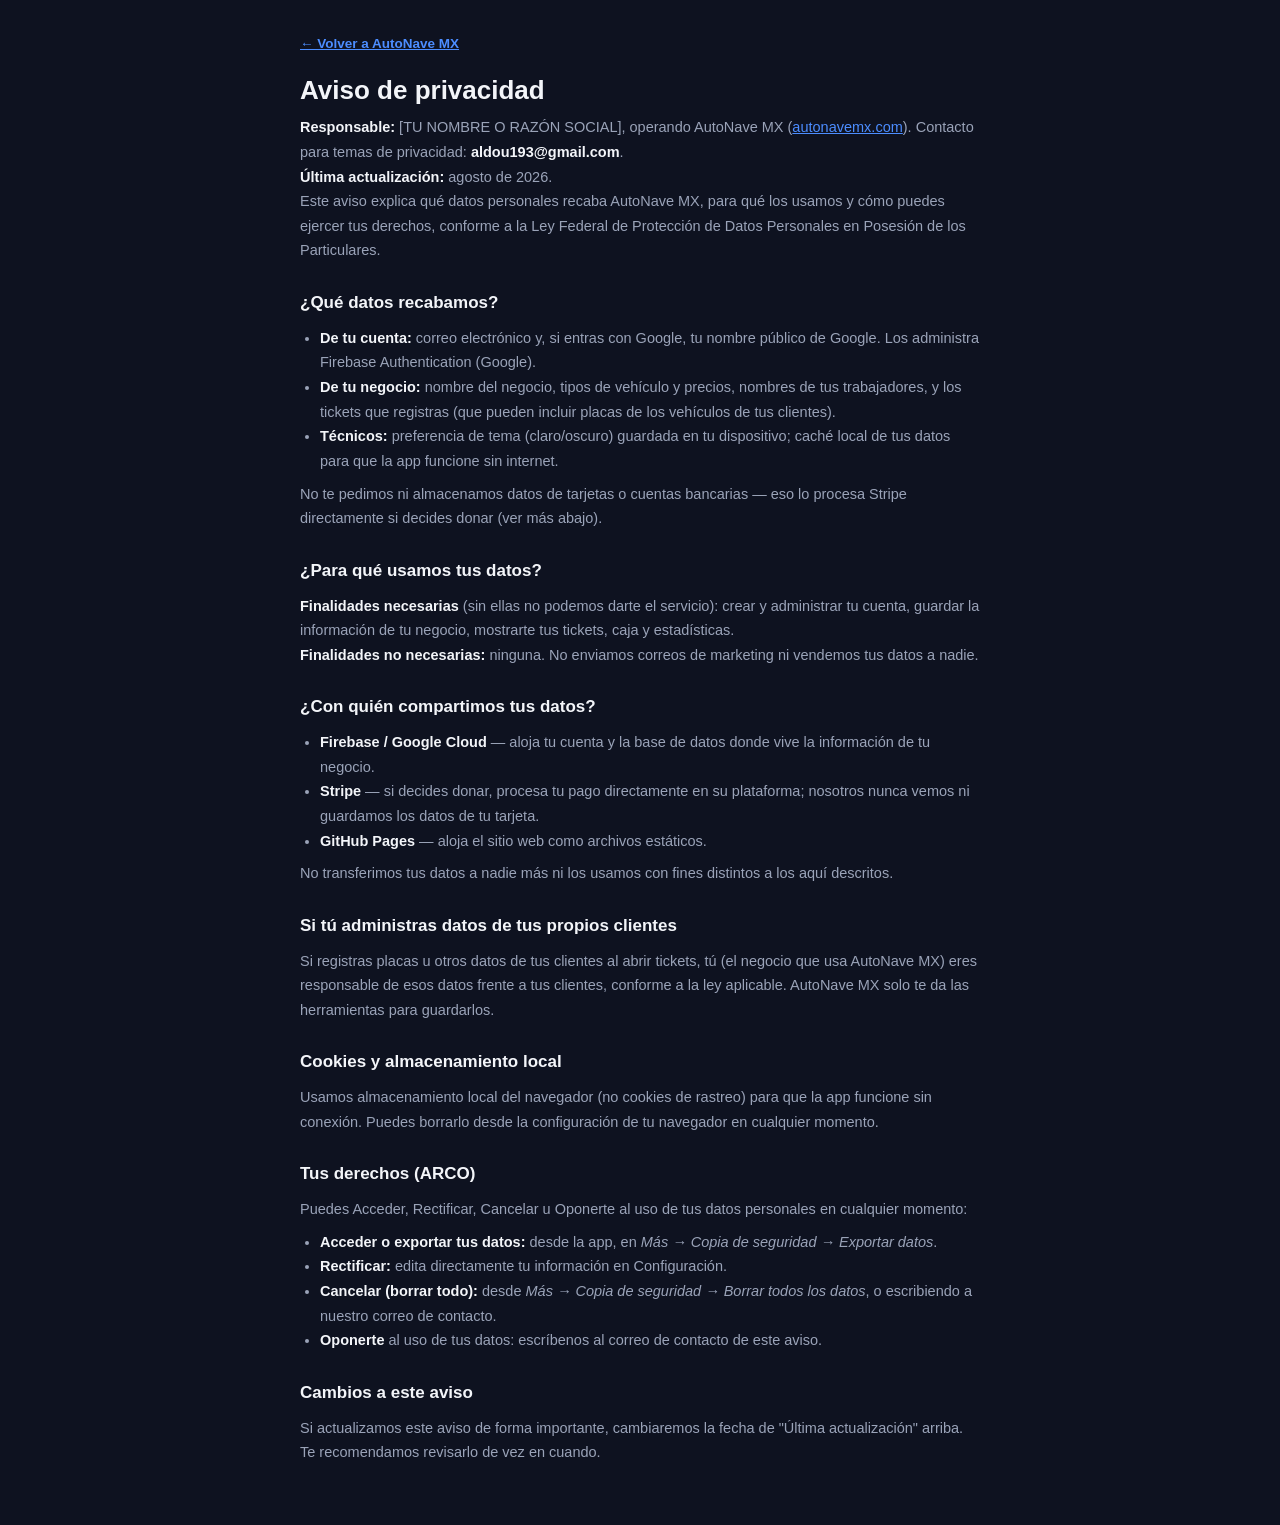
==== commit 9776ea66: "Quita Google AdSense: viola politicas de contenido en una app tipo login Google rechazo la revision " ====
--- a/privacidad.html
+++ b/privacidad.html
@@ -13,7 +13,6 @@
 <meta name="robots" content="index, follow" />
 <link rel="icon" type="image/png" sizes="192x192" href="icons/icon-192.png" />
 <link rel="stylesheet" href="css/styles.css" />
-<script async src="https://pagead2.googlesyndication.com/pagead/js/adsbygoogle.js?client=ca-pub-4998727818500192" crossorigin="anonymous"></script>
 <style>
   .legal{ max-width:720px; margin:0 auto; padding:32px 20px 60px; }
   .legal h1{ font-size:26px; font-weight:800; margin-bottom:6px; }
@@ -49,7 +48,6 @@
   <h2>¿Con quién compartimos tus datos?</h2>
   <ul>
     <li><strong>Firebase / Google Cloud</strong> — aloja tu cuenta y la base de datos donde vive la información de tu negocio.</li>
-    <li><strong>Google AdSense</strong> — muestra anuncios en algunas pantallas y puede usar cookies para personalizarlos. Puedes desactivar la personalización de anuncios en <a href="https://adssettings.google.com" target="_blank" rel="noopener">adssettings.google.com</a>.</li>
     <li><strong>Stripe</strong> — si decides donar, procesa tu pago directamente en su plataforma; nosotros nunca vemos ni guardamos los datos de tu tarjeta.</li>
     <li><strong>GitHub Pages</strong> — aloja el sitio web como archivos estáticos.</li>
   </ul>
@@ -59,7 +57,7 @@
   <p>Si registras placas u otros datos de tus clientes al abrir tickets, tú (el negocio que usa AutoNave MX) eres responsable de esos datos frente a tus clientes, conforme a la ley aplicable. AutoNave MX solo te da las herramientas para guardarlos.</p>
 
   <h2>Cookies y almacenamiento local</h2>
-  <p>Usamos almacenamiento local del navegador (no cookies de rastreo propias) para que la app funcione sin conexión. Google AdSense sí puede colocar cookies de terceros para mostrar y medir anuncios. Puedes borrarlas desde la configuración de tu navegador en cualquier momento.</p>
+  <p>Usamos almacenamiento local del navegador (no cookies de rastreo) para que la app funcione sin conexión. Puedes borrarlo desde la configuración de tu navegador en cualquier momento.</p>
 
   <h2>Tus derechos (ARCO)</h2>
   <p>Puedes Acceder, Rectificar, Cancelar u Oponerte al uso de tus datos personales en cualquier momento:</p>
--- a/css/styles.css
+++ b/css/styles.css
@@ -484,12 +484,6 @@
 .bars .bar-label{font-size:10.5px; color:var(--text-faint); font-weight:700;}
 .bars .bar-value{font-size:10.5px; color:var(--text-dim); font-weight:800;}
 
-.ad-slot{
-  margin:16px 0; padding:10px; border-radius:var(--radius-sm); border:1.5px dashed var(--border);
-  text-align:center; color:var(--text-faint); font-size:11px; min-height:60px;
-  display:flex; align-items:center; justify-content:center; overflow:hidden;
-}
-
 .install-banner{
   display:flex; align-items:center; gap:10px; background:var(--accent-soft-bg);
   border-radius:var(--radius); padding:13px 15px; margin-bottom:15px;
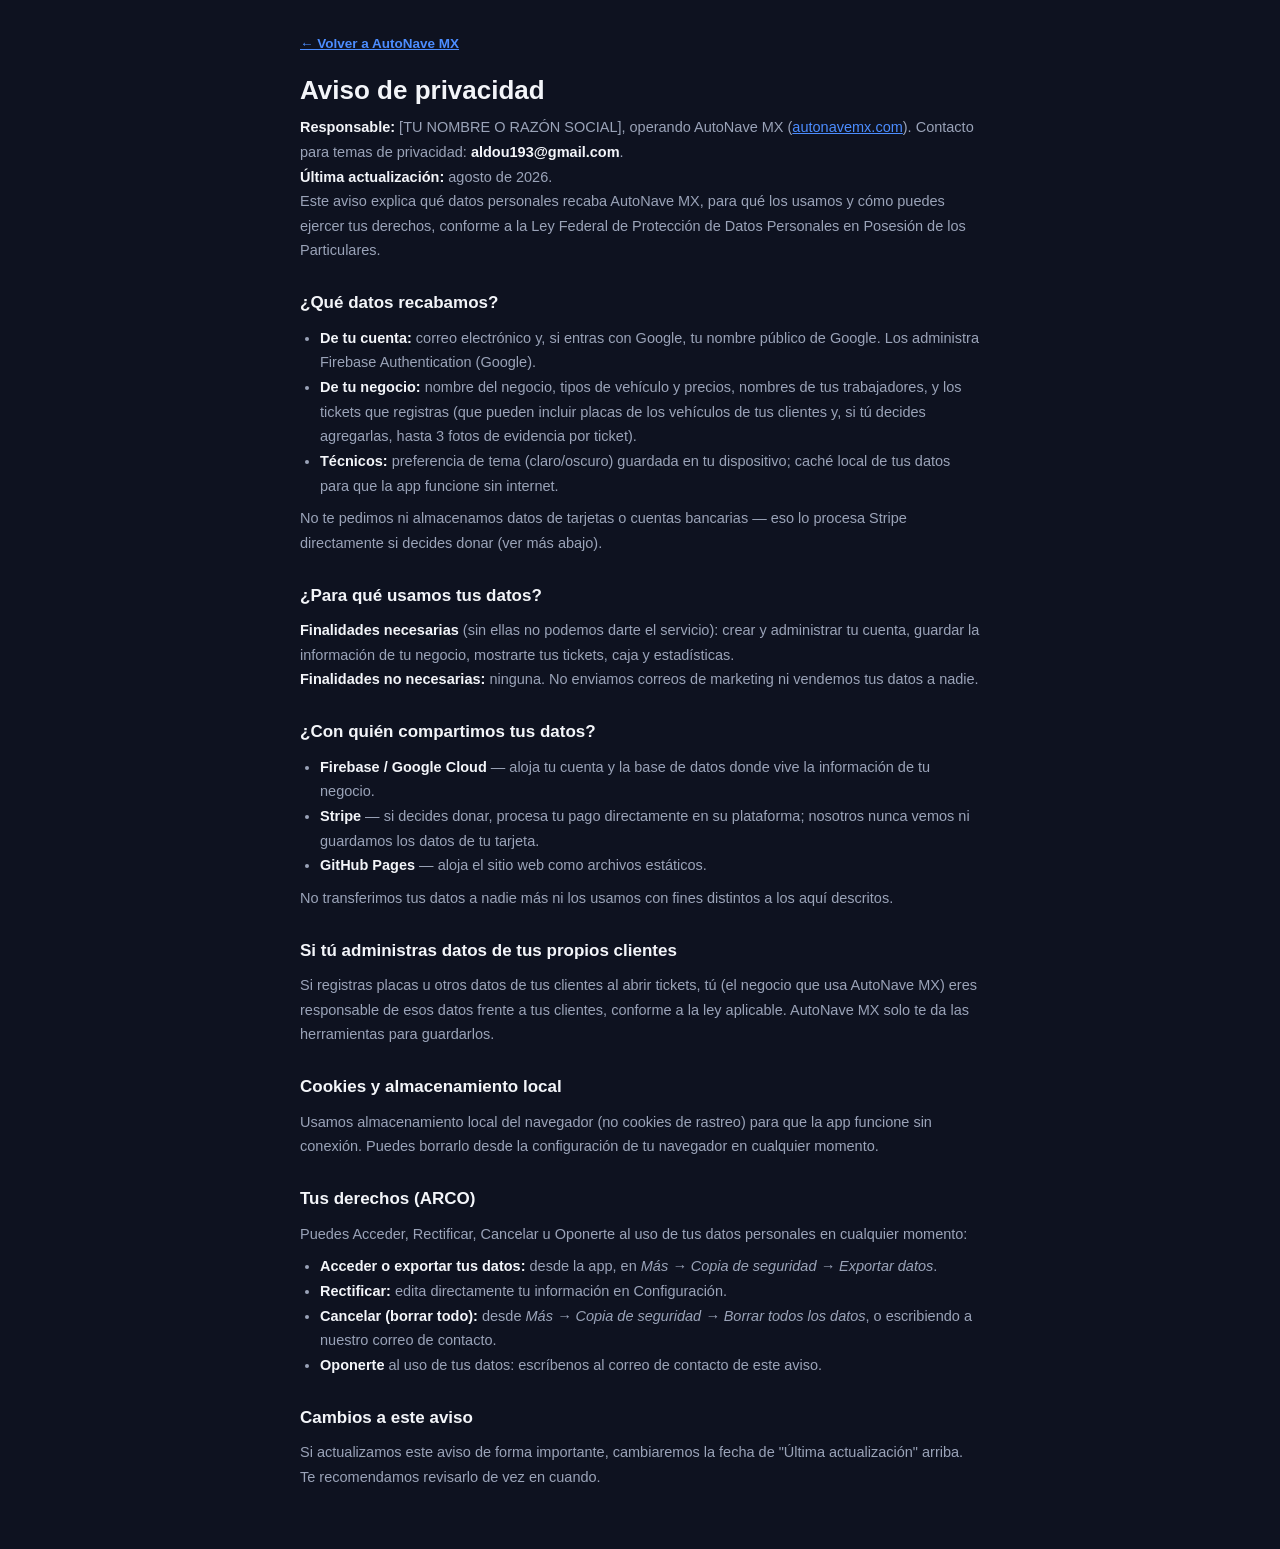
==== commit 4ba7d196: "Agrega evidencia fotografica opcional por ticket (Firebase Storage) Cada ticket admite hasta 3 fotos" ====
--- a/privacidad.html
+++ b/privacidad.html
@@ -36,7 +36,7 @@
   <h2>¿Qué datos recabamos?</h2>
   <ul>
     <li><strong>De tu cuenta:</strong> correo electrónico y, si entras con Google, tu nombre público de Google. Los administra Firebase Authentication (Google).</li>
-    <li><strong>De tu negocio:</strong> nombre del negocio, tipos de vehículo y precios, nombres de tus trabajadores, y los tickets que registras (que pueden incluir placas de los vehículos de tus clientes).</li>
+    <li><strong>De tu negocio:</strong> nombre del negocio, tipos de vehículo y precios, nombres de tus trabajadores, y los tickets que registras (que pueden incluir placas de los vehículos de tus clientes y, si tú decides agregarlas, hasta 3 fotos de evidencia por ticket).</li>
     <li><strong>Técnicos:</strong> preferencia de tema (claro/oscuro) guardada en tu dispositivo; caché local de tus datos para que la app funcione sin internet.</li>
   </ul>
   <p>No te pedimos ni almacenamos datos de tarjetas o cuentas bancarias — eso lo procesa Stripe directamente si decides donar (ver más abajo).</p>
--- a/css/styles.css
+++ b/css/styles.css
@@ -445,6 +445,22 @@
 .totals-box .row{font-size:14px; color:var(--text-dim); font-weight:600;}
 .totals-box .row.total{font-size:19px; font-weight:800; color:var(--text); margin-top:10px; padding-top:12px; border-top:1px solid var(--border);}
 
+.photo-grid{display:flex; flex-wrap:wrap; gap:10px; margin-top:6px;}
+.photo-thumb{position:relative; width:76px; height:76px; border-radius:var(--radius-sm); overflow:hidden; border:1.5px solid var(--border); background:var(--surface-2);}
+.photo-thumb img{width:100%; height:100%; object-fit:cover; display:block;}
+.photo-thumb .photo-remove{
+  position:absolute; top:3px; right:3px; width:20px; height:20px; border-radius:50%;
+  background:rgba(0,0,0,.6); color:#fff; font-size:11px; line-height:1;
+  display:flex; align-items:center; justify-content:center; border:none;
+}
+.photo-add{
+  width:76px; height:76px; border-radius:var(--radius-sm); border:1.5px dashed var(--border); background:var(--surface);
+  display:flex; flex-direction:column; align-items:center; justify-content:center; gap:2px;
+  color:var(--text-faint); font-size:10.5px; font-weight:700;
+}
+.photo-add .e{font-size:19px;}
+.photo-add:disabled{opacity:.5;}
+
 .menu-grid{display:grid; grid-template-columns:1fr 1fr; gap:12px;}
 .menu-tile{
   background:var(--surface); border-radius:var(--radius-lg); box-shadow:var(--shadow-sm);
